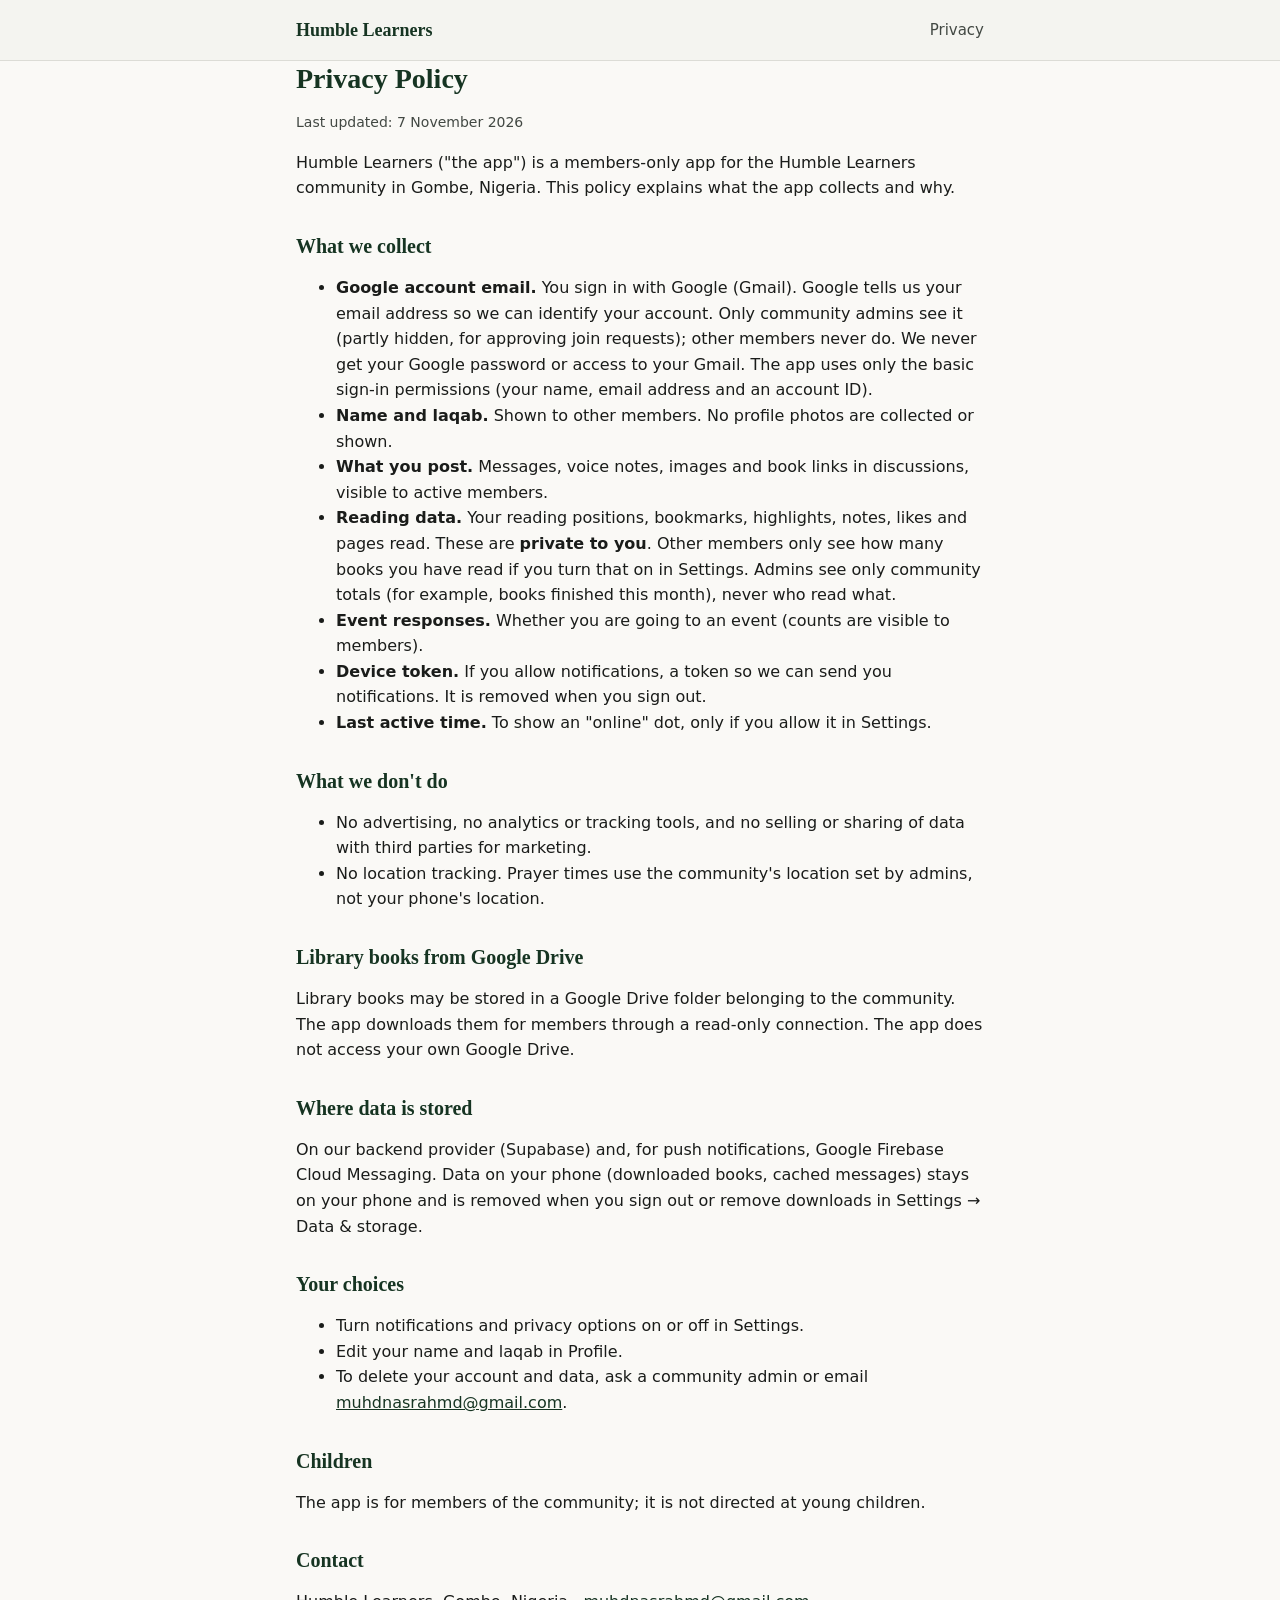
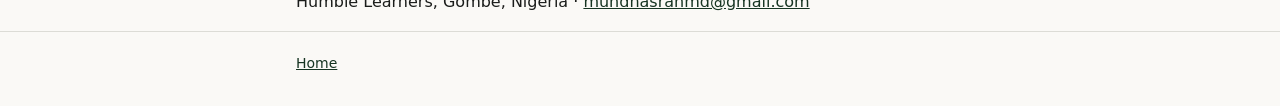
==== privacy.html @ 0f4ba256 "Home page and privacy policy" ====
<!doctype html>
<html lang="en">
<head>
  <meta charset="utf-8">
  <meta name="viewport" content="width=device-width, initial-scale=1">
  <title>Privacy Policy · Humble Learners</title>
  <meta name="description" content="What the Humble Learners app collects and why.">
  <link rel="stylesheet" href="style.css">
</head>
<body>
  <header><div class="wrap">
    <a class="brand" href="./">Humble Learners</a>
    <nav><a href="privacy.html">Privacy</a></nav>
  </div></header>
  <main class="wrap">
    <h1>Privacy Policy</h1>
    <p class="muted">Last updated: 7 November 2026</p>
    <p>Humble Learners ("the app") is a members-only app for the Humble Learners community in Gombe, Nigeria. This policy explains what the app collects and why.</p>

    <h2>What we collect</h2>
    <ul>
      <li><strong>Google account email.</strong> You sign in with Google (Gmail). Google tells us your email address so we can identify your account. Only community admins see it (partly hidden, for approving join requests); other members never do. We never get your Google password or access to your Gmail. The app uses only the basic sign-in permissions (your name, email address and an account ID).</li>
      <li><strong>Name and laqab.</strong> Shown to other members. No profile photos are collected or shown.</li>
      <li><strong>What you post.</strong> Messages, voice notes, images and book links in discussions, visible to active members.</li>
      <li><strong>Reading data.</strong> Your reading positions, bookmarks, highlights, notes, likes and pages read. These are <strong>private to you</strong>. Other members only see how many books you have read if you turn that on in Settings. Admins see only community totals (for example, books finished this month), never who read what.</li>
      <li><strong>Event responses.</strong> Whether you are going to an event (counts are visible to members).</li>
      <li><strong>Device token.</strong> If you allow notifications, a token so we can send you notifications. It is removed when you sign out.</li>
      <li><strong>Last active time.</strong> To show an "online" dot, only if you allow it in Settings.</li>
    </ul>

    <h2>What we don't do</h2>
    <ul>
      <li>No advertising, no analytics or tracking tools, and no selling or sharing of data with third parties for marketing.</li>
      <li>No location tracking. Prayer times use the community's location set by admins, not your phone's location.</li>
    </ul>

    <h2>Library books from Google Drive</h2>
    <p>Library books may be stored in a Google Drive folder belonging to the community. The app downloads them for members through a read-only connection. The app does not access your own Google Drive.</p>

    <h2>Where data is stored</h2>
    <p>On our backend provider (Supabase) and, for push notifications, Google Firebase Cloud Messaging. Data on your phone (downloaded books, cached messages) stays on your phone and is removed when you sign out or remove downloads in Settings → Data &amp; storage.</p>

    <h2>Your choices</h2>
    <ul>
      <li>Turn notifications and privacy options on or off in Settings.</li>
      <li>Edit your name and laqab in Profile.</li>
      <li>To delete your account and data, ask a community admin or email <a href="mailto:muhdnasrahmd@gmail.com">muhdnasrahmd@gmail.com</a>.</li>
    </ul>

    <h2>Children</h2>
    <p>The app is for members of the community; it is not directed at young children.</p>

    <h2>Contact</h2>
    <p>Humble Learners, Gombe, Nigeria · <a href="mailto:muhdnasrahmd@gmail.com">muhdnasrahmd@gmail.com</a></p>
  </main>
  <footer><div class="wrap muted"><a href="./">Home</a></div></footer>
</body>
</html>
---- style.css ----
:root {
  --primary: #163422;
  --primary-fixed: #c8ebd0;
  --surface: #faf9f6;
  --surface-low: #f4f4f0;
  --on-surface: #1a1c1a;
  --on-surface-variant: #424843;
  --border: #dcdcd6;
}
@media (prefers-color-scheme: dark) {
  :root:not([data-theme="light"]) {
    --primary: #99baa1;
    --primary-fixed: #2d4b37;
    --surface: #121412;
    --surface-low: #1a1c1a;
    --on-surface: #e3e3de;
    --on-surface-variant: #b9bfb9;
    --border: #333833;
  }
}
* { box-sizing: border-box; }
body {
  margin: 0;
  background: var(--surface);
  color: var(--on-surface);
  font: 16px/1.6 Inter, system-ui, -apple-system, "Segoe UI", Roboto, sans-serif;
}
header { background: var(--surface-low); border-bottom: 1px solid var(--border); }
.wrap { max-width: 720px; margin: 0 auto; padding: 0 16px; }
header .wrap { display: flex; align-items: center; justify-content: space-between; height: 60px; }
.brand { font-family: Merriweather, Georgia, serif; font-weight: 700; color: var(--primary); text-decoration: none; font-size: 18px; }
nav a { color: var(--on-surface-variant); margin-left: 16px; text-decoration: none; font-size: 15px; }
nav a:hover { color: var(--primary); }
main { padding: 32px 0 48px; }
h1, h2 { font-family: Merriweather, Georgia, serif; color: var(--primary); line-height: 1.3; }
h1 { font-size: 28px; margin: 0 0 12px; }
h2 { font-size: 20px; margin: 32px 0 8px; }
p, li { color: var(--on-surface); }
.muted { color: var(--on-surface-variant); font-size: 14px; }
.card { background: var(--surface-low); border: 1px solid var(--border); border-radius: 12px; padding: 16px 20px; margin: 24px 0; }
a { color: var(--primary); }
footer { border-top: 1px solid var(--border); padding: 20px 0 32px; }
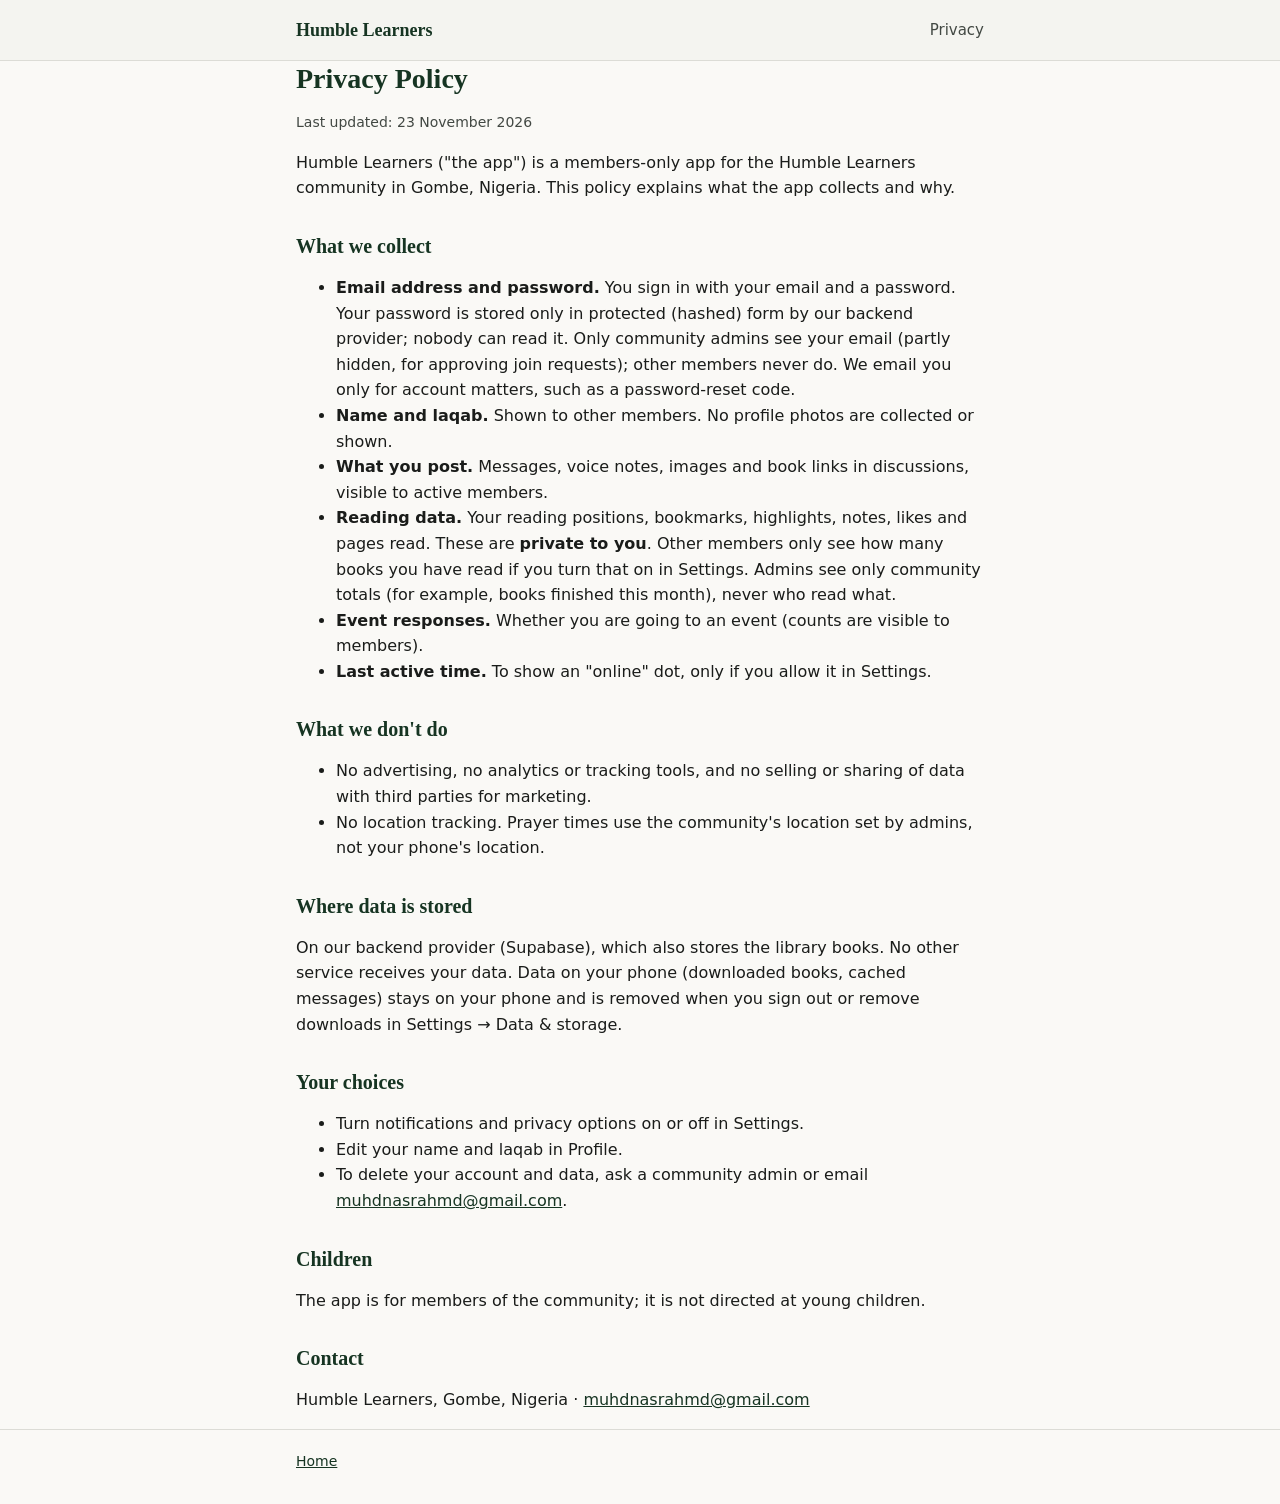
==== commit 52fbb055: "Privacy policy: email + password sign-in, Supabase only (no Google sign-in, Drive or Firebase)" ====
--- a/privacy.html
+++ b/privacy.html
@@ -14,17 +14,16 @@
   </div></header>
   <main class="wrap">
     <h1>Privacy Policy</h1>
-    <p class="muted">Last updated: 7 November 2026</p>
+    <p class="muted">Last updated: 23 November 2026</p>
     <p>Humble Learners ("the app") is a members-only app for the Humble Learners community in Gombe, Nigeria. This policy explains what the app collects and why.</p>
 
     <h2>What we collect</h2>
     <ul>
-      <li><strong>Google account email.</strong> You sign in with Google (Gmail). Google tells us your email address so we can identify your account. Only community admins see it (partly hidden, for approving join requests); other members never do. We never get your Google password or access to your Gmail. The app uses only the basic sign-in permissions (your name, email address and an account ID).</li>
+      <li><strong>Email address and password.</strong> You sign in with your email and a password. Your password is stored only in protected (hashed) form by our backend provider; nobody can read it. Only community admins see your email (partly hidden, for approving join requests); other members never do. We email you only for account matters, such as a password-reset code.</li>
       <li><strong>Name and laqab.</strong> Shown to other members. No profile photos are collected or shown.</li>
       <li><strong>What you post.</strong> Messages, voice notes, images and book links in discussions, visible to active members.</li>
       <li><strong>Reading data.</strong> Your reading positions, bookmarks, highlights, notes, likes and pages read. These are <strong>private to you</strong>. Other members only see how many books you have read if you turn that on in Settings. Admins see only community totals (for example, books finished this month), never who read what.</li>
       <li><strong>Event responses.</strong> Whether you are going to an event (counts are visible to members).</li>
-      <li><strong>Device token.</strong> If you allow notifications, a token so we can send you notifications. It is removed when you sign out.</li>
       <li><strong>Last active time.</strong> To show an "online" dot, only if you allow it in Settings.</li>
     </ul>
 
@@ -34,11 +33,8 @@
       <li>No location tracking. Prayer times use the community's location set by admins, not your phone's location.</li>
     </ul>
 
-    <h2>Library books from Google Drive</h2>
-    <p>Library books may be stored in a Google Drive folder belonging to the community. The app downloads them for members through a read-only connection. The app does not access your own Google Drive.</p>
-
     <h2>Where data is stored</h2>
-    <p>On our backend provider (Supabase) and, for push notifications, Google Firebase Cloud Messaging. Data on your phone (downloaded books, cached messages) stays on your phone and is removed when you sign out or remove downloads in Settings → Data &amp; storage.</p>
+    <p>On our backend provider (Supabase), which also stores the library books. No other service receives your data. Data on your phone (downloaded books, cached messages) stays on your phone and is removed when you sign out or remove downloads in Settings → Data &amp; storage.</p>
 
     <h2>Your choices</h2>
     <ul>
